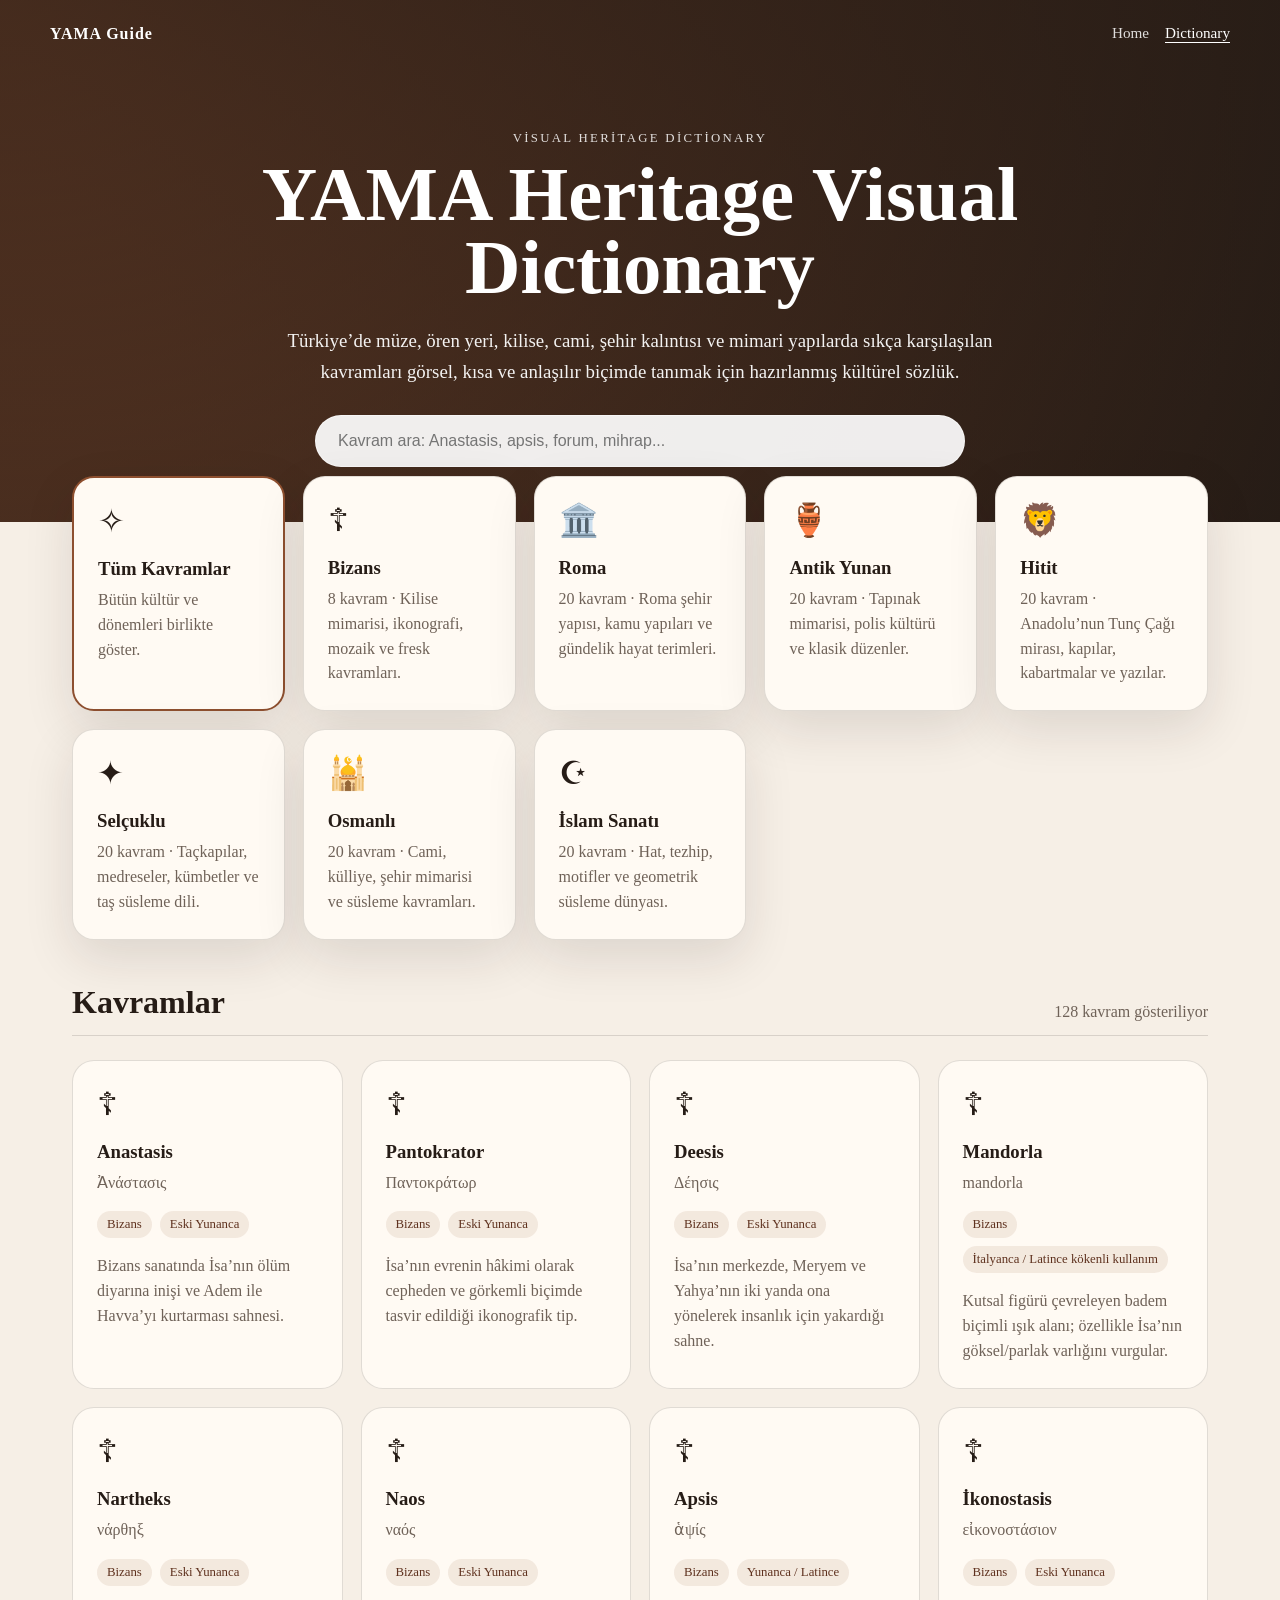
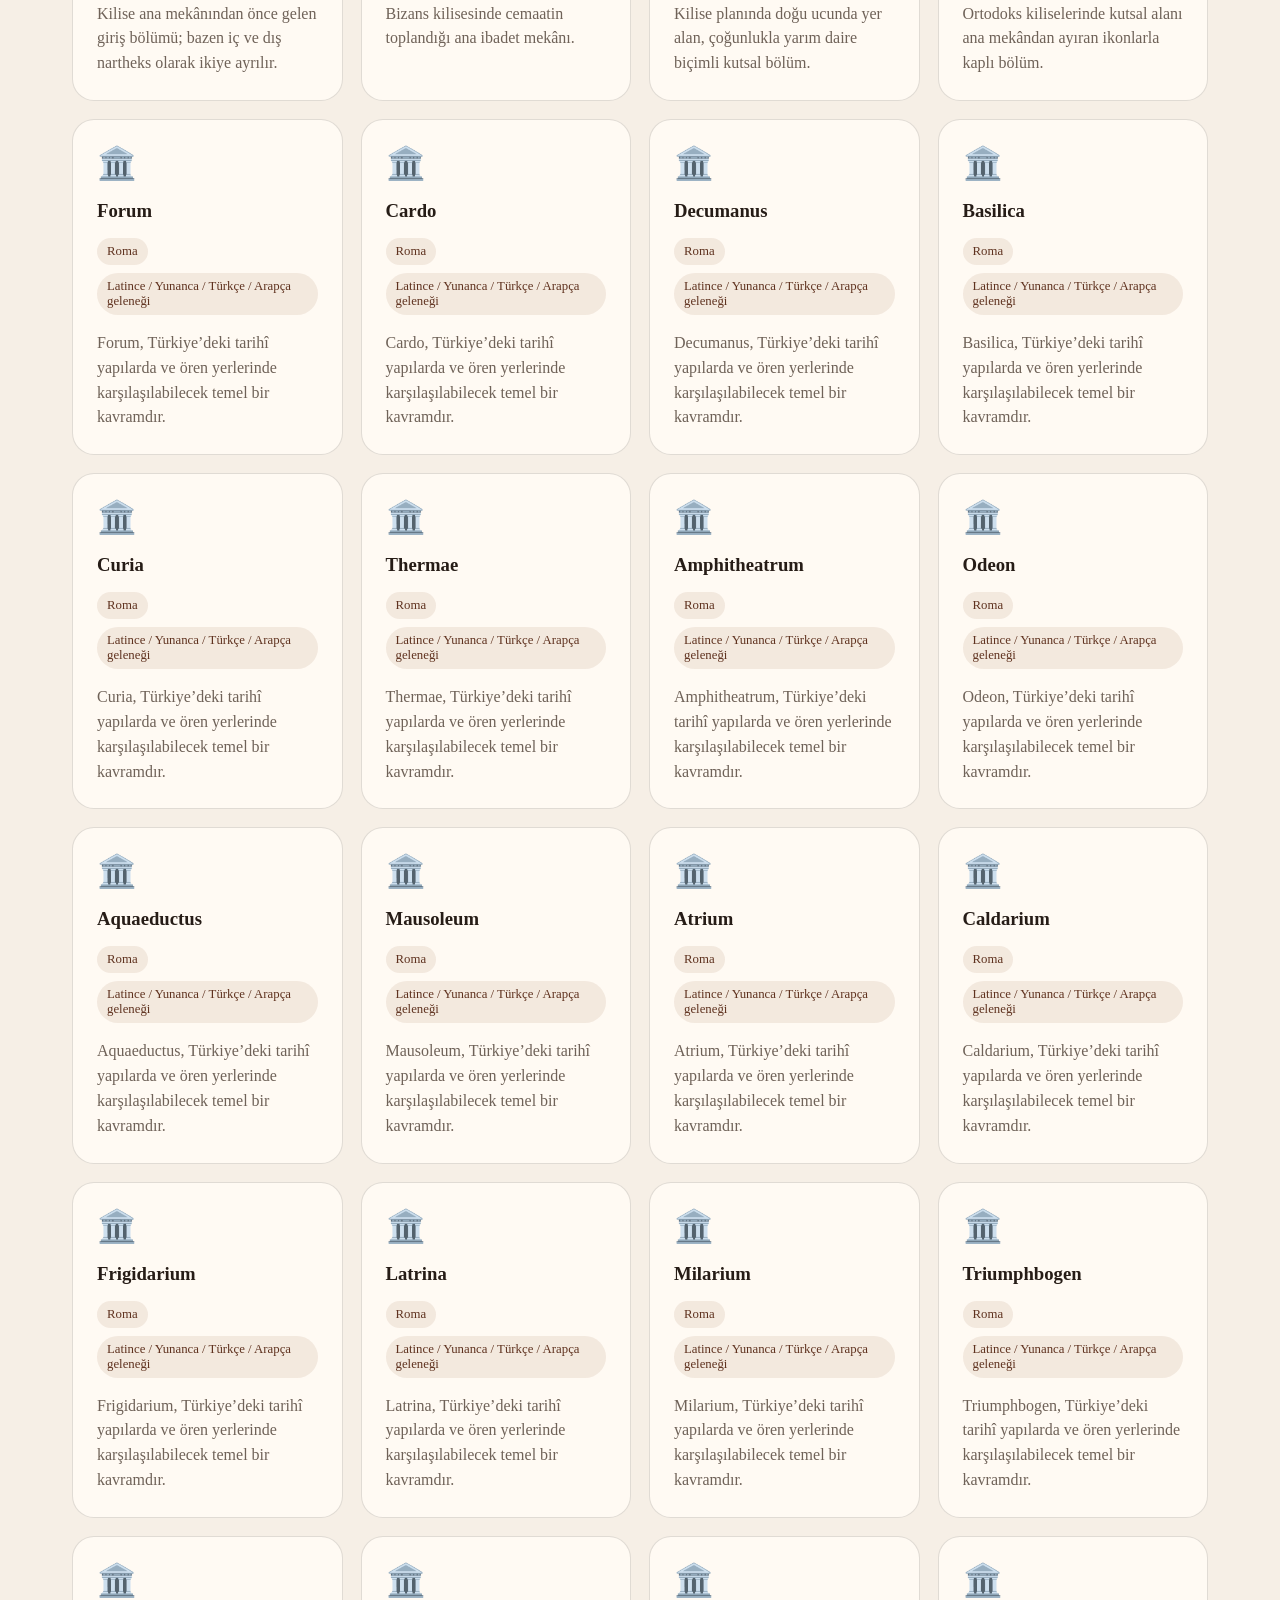
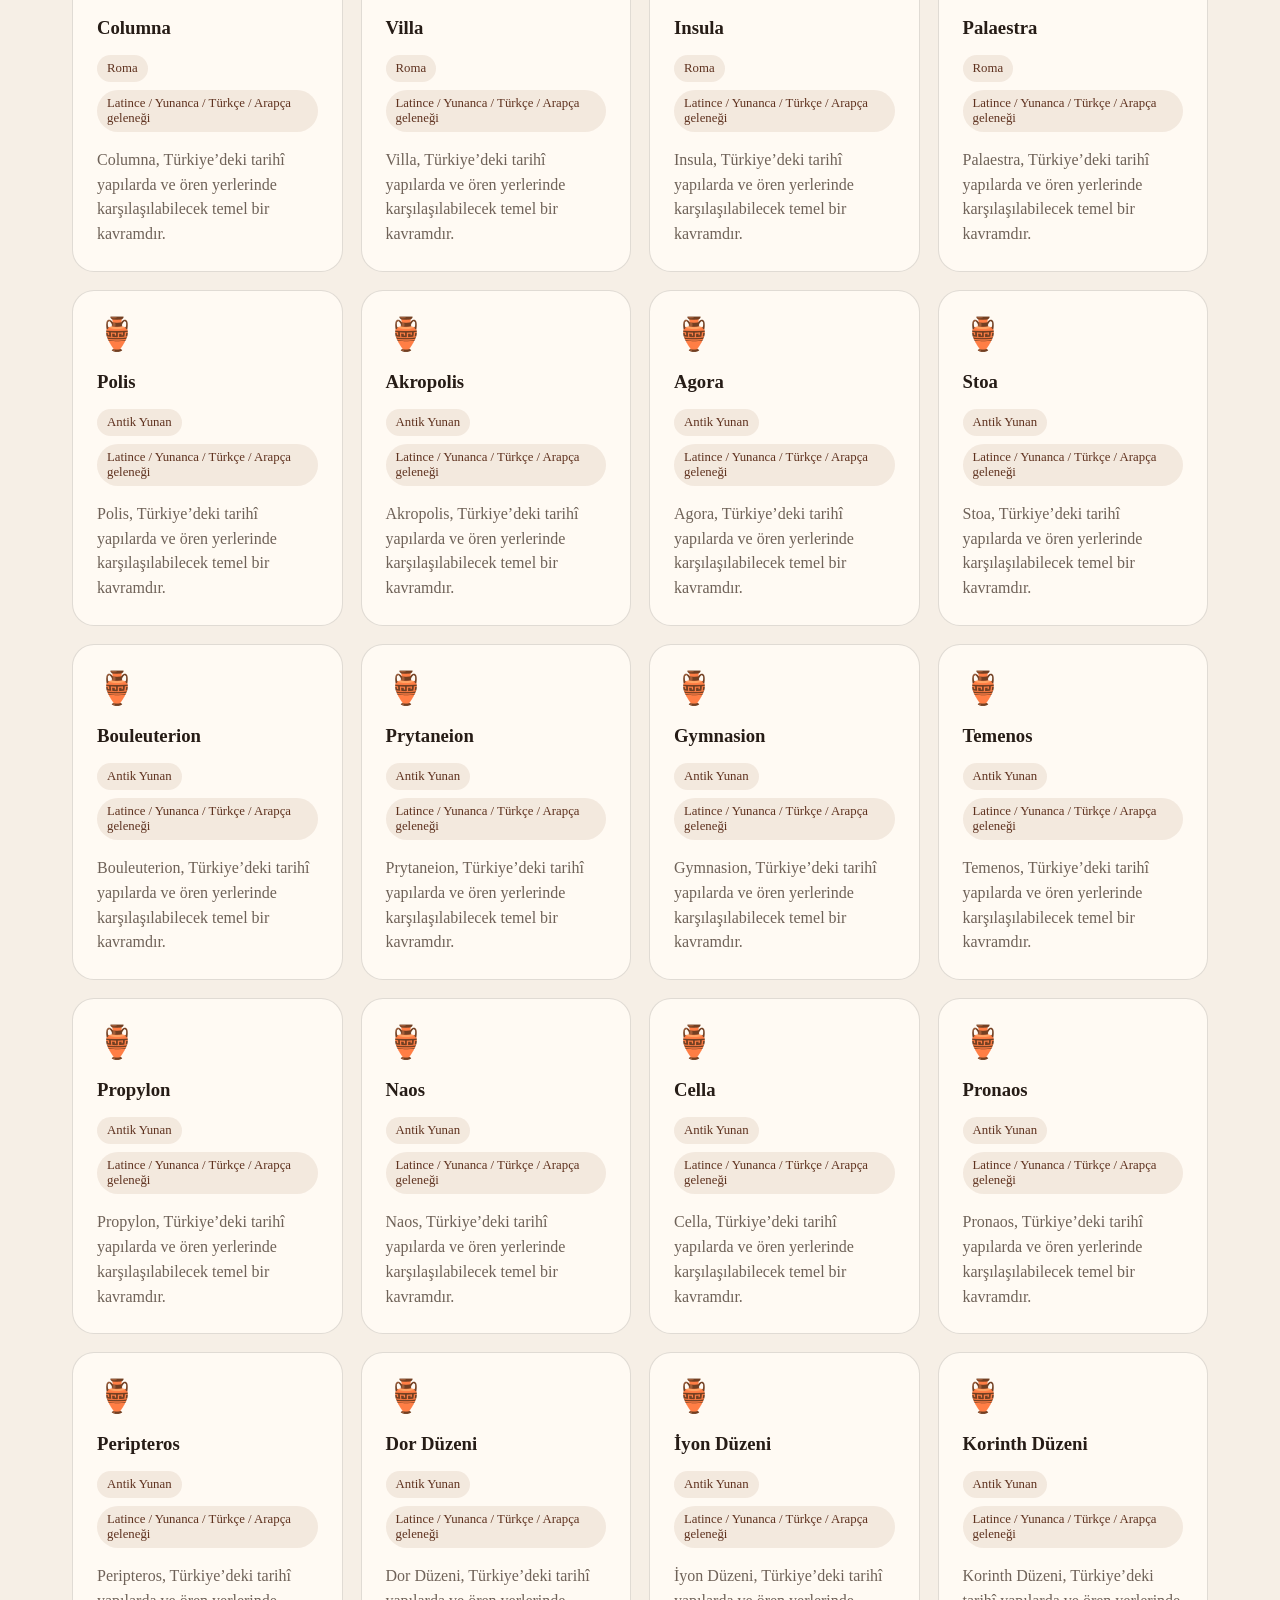
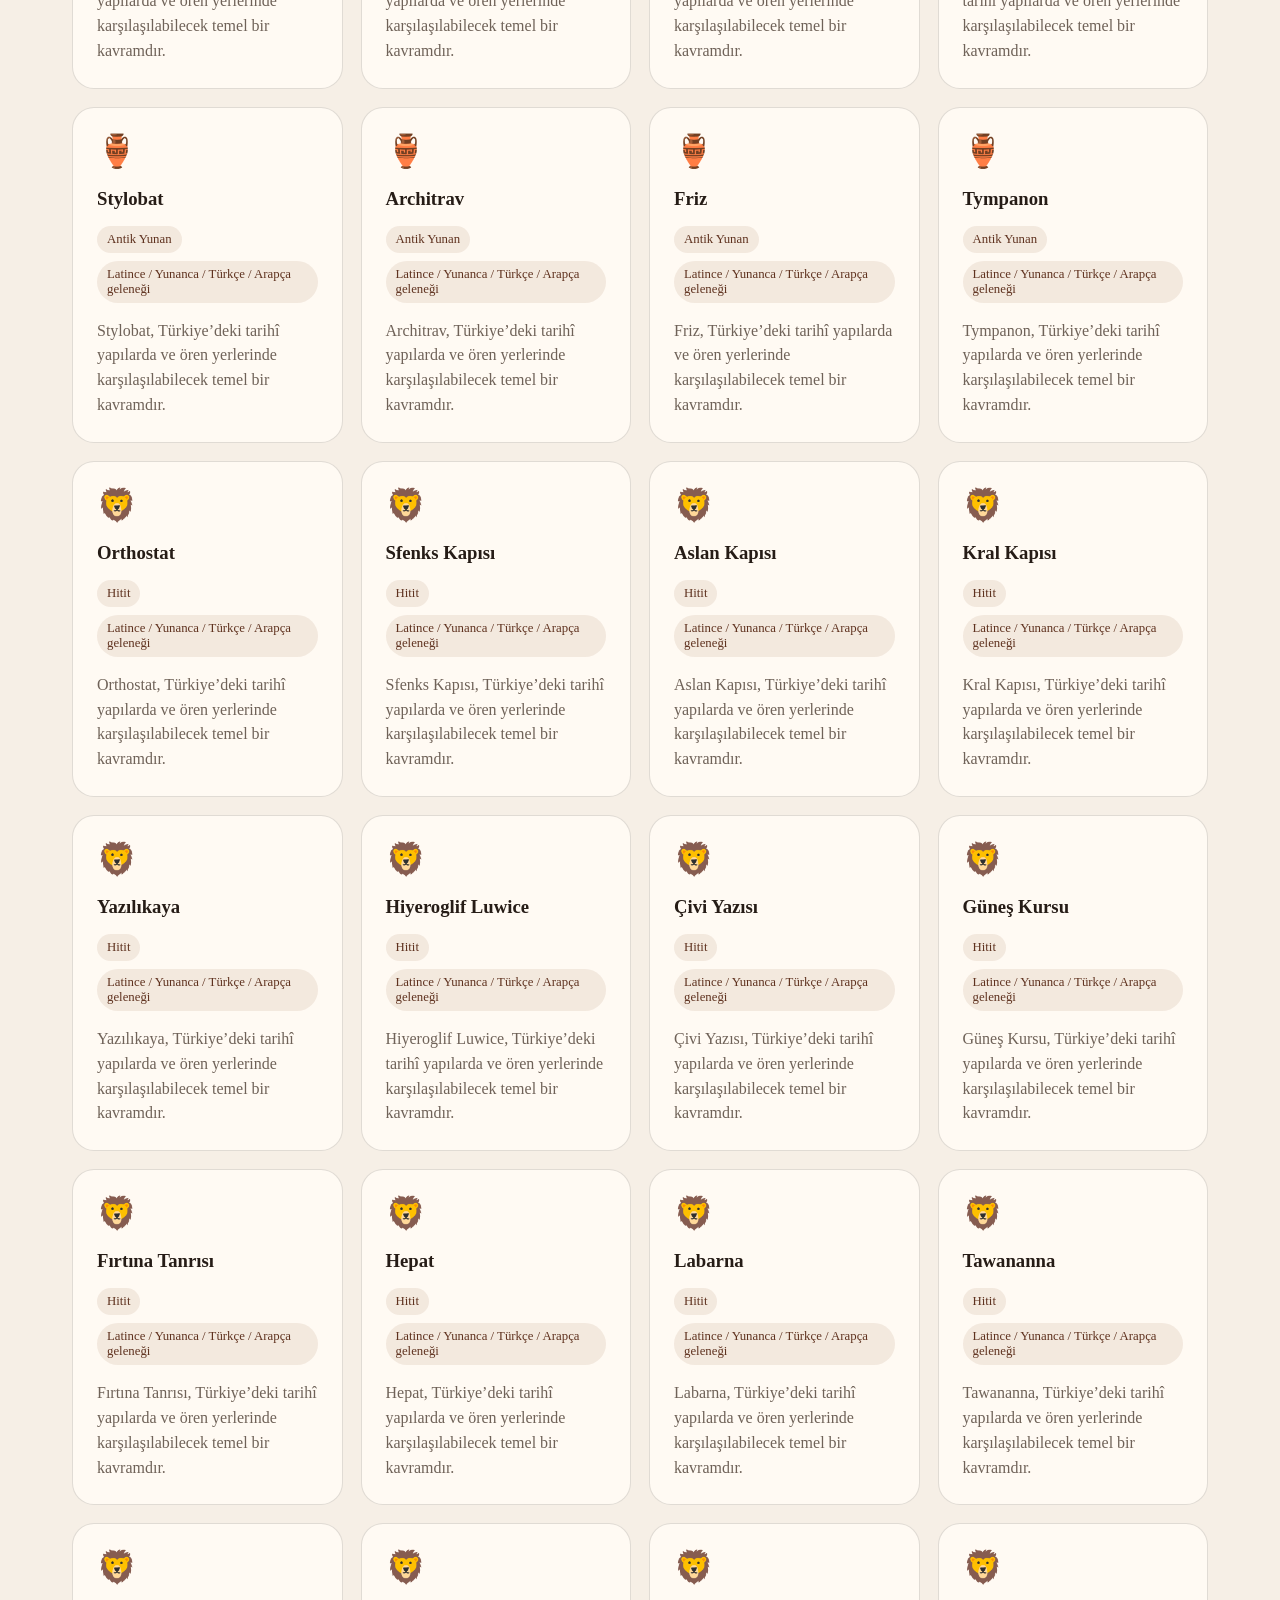
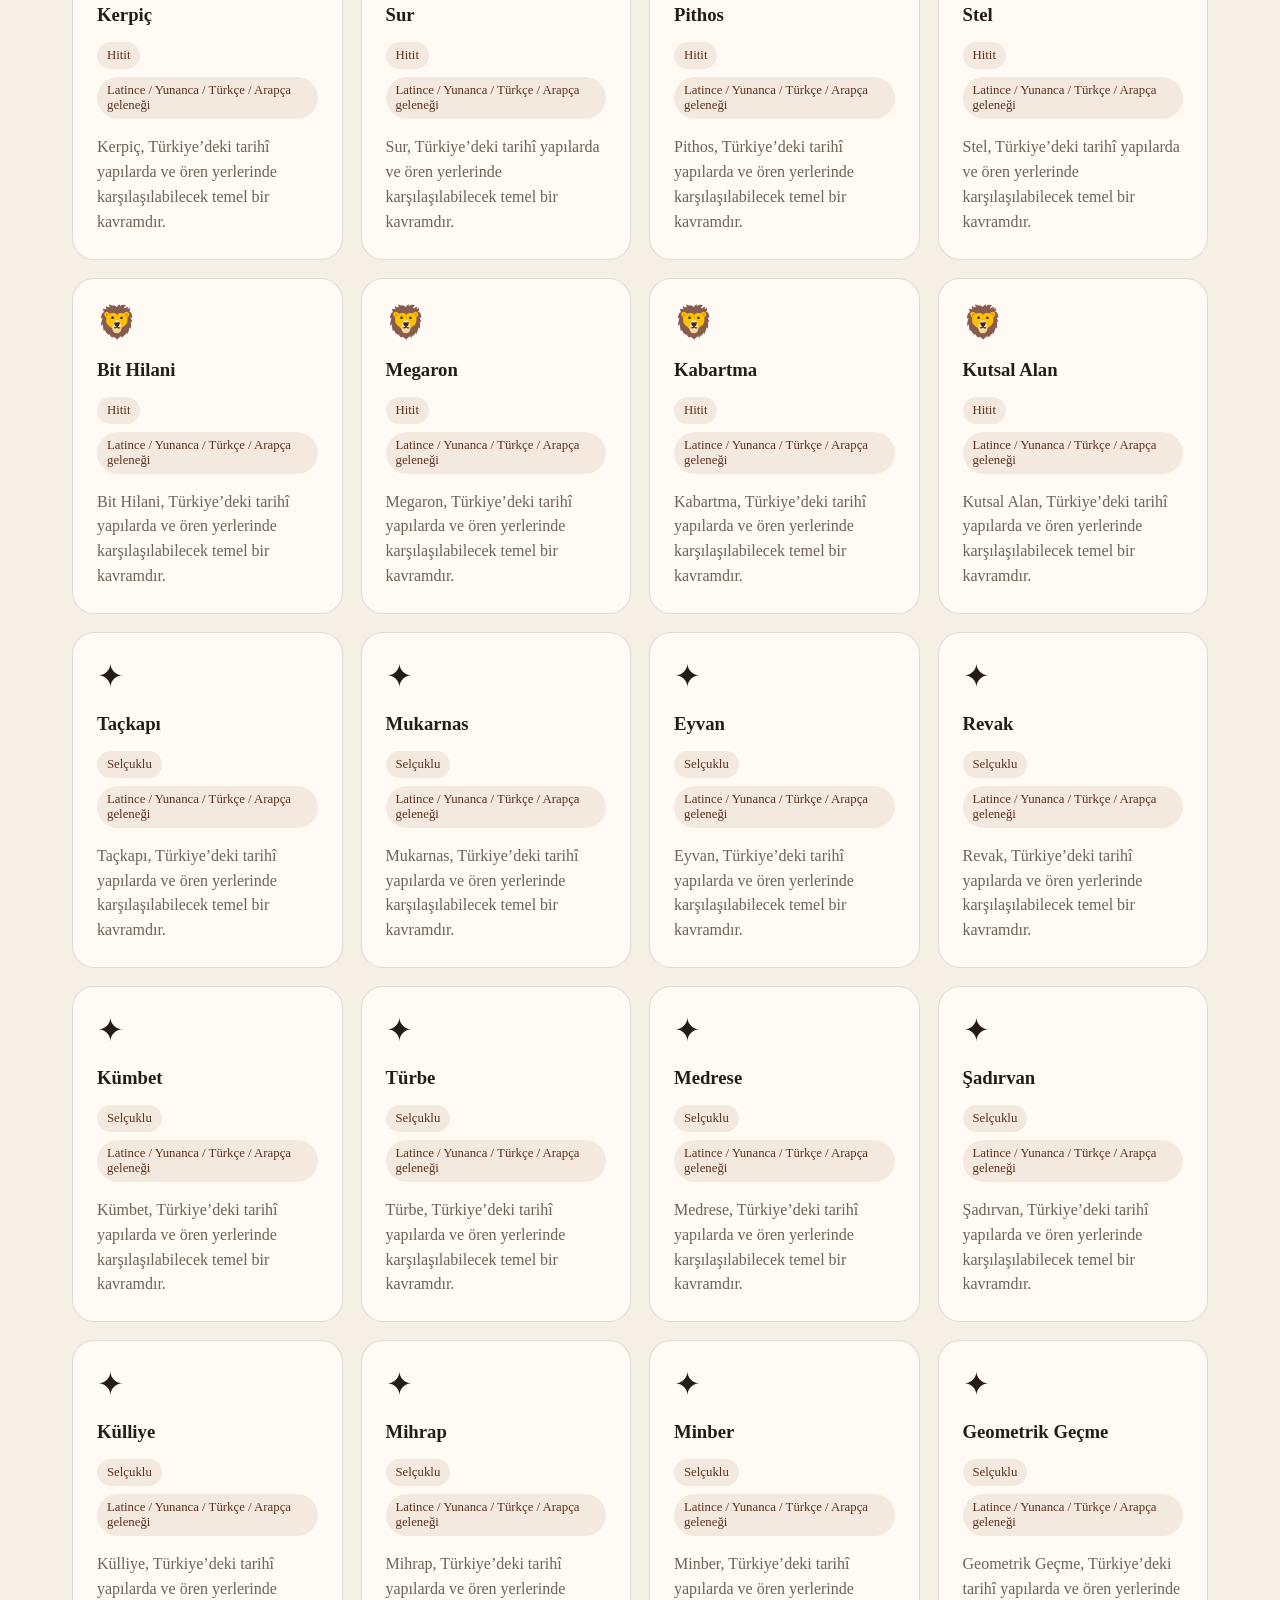
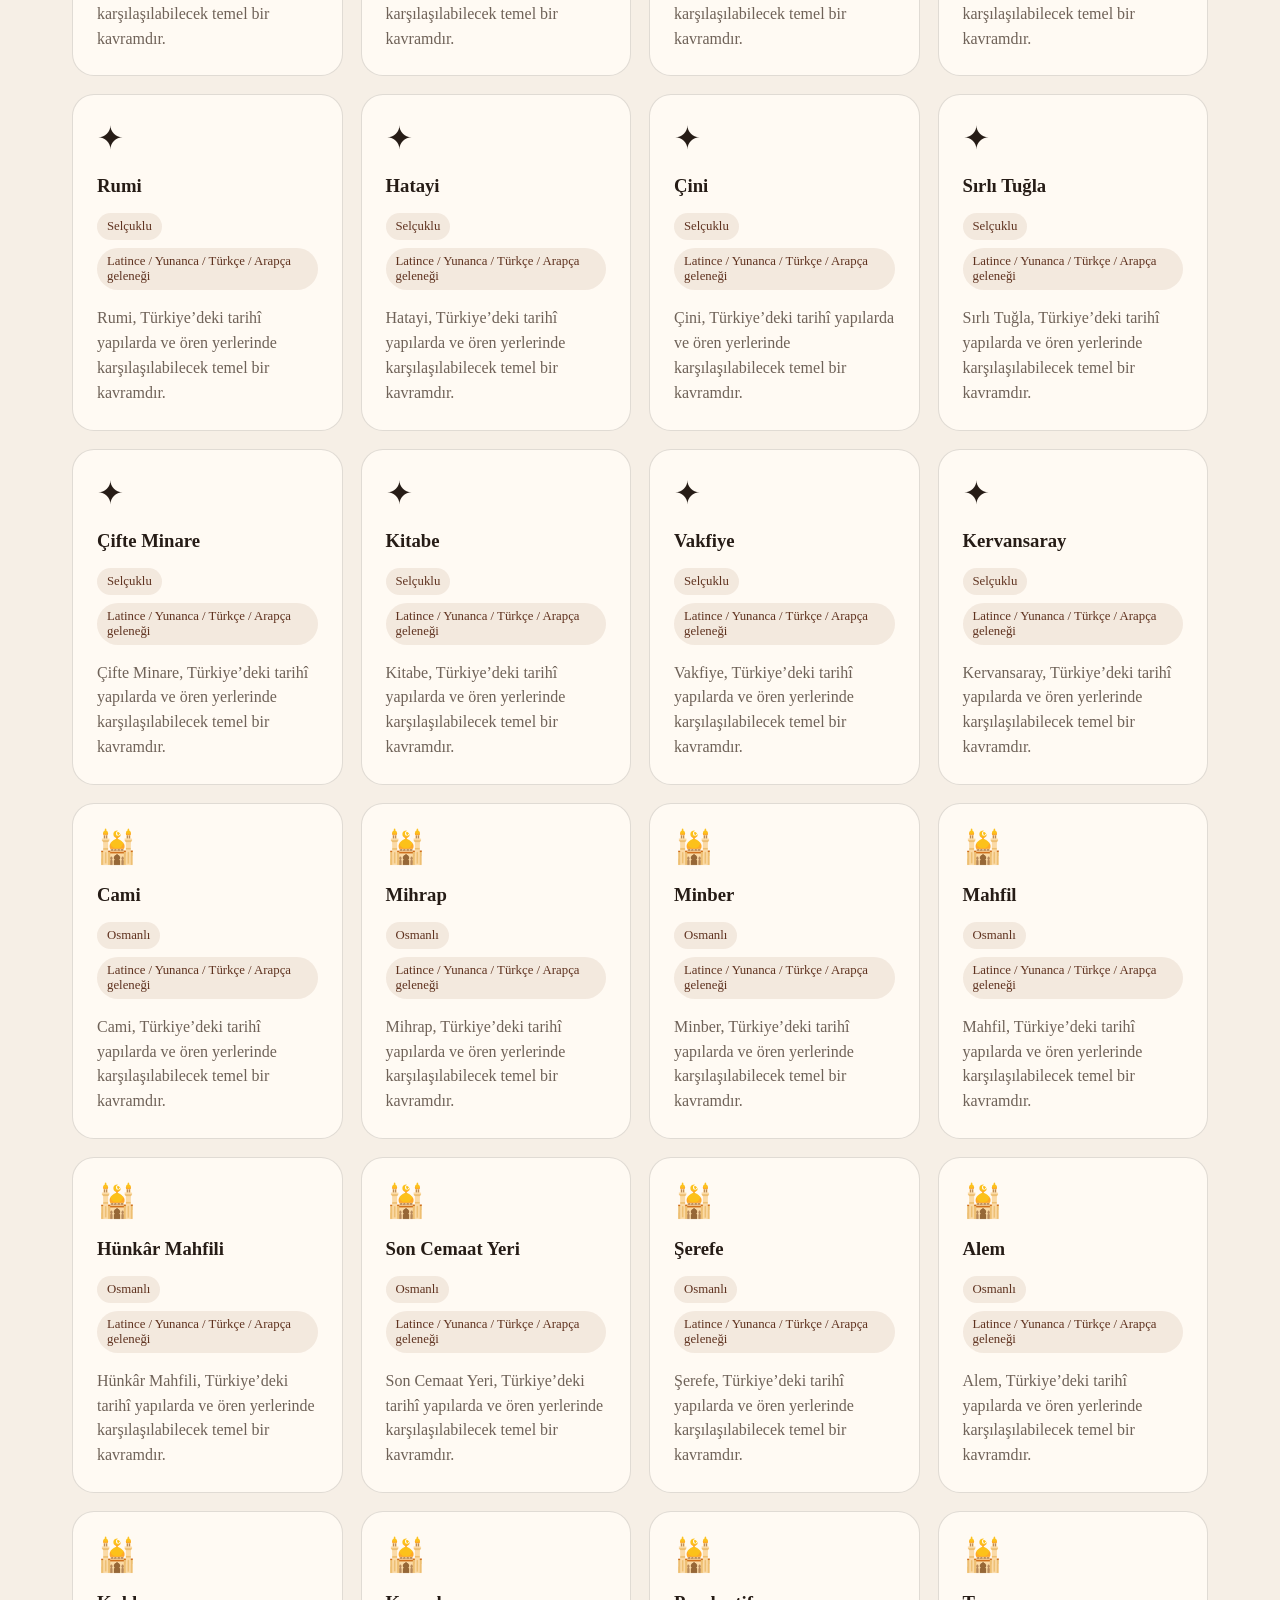
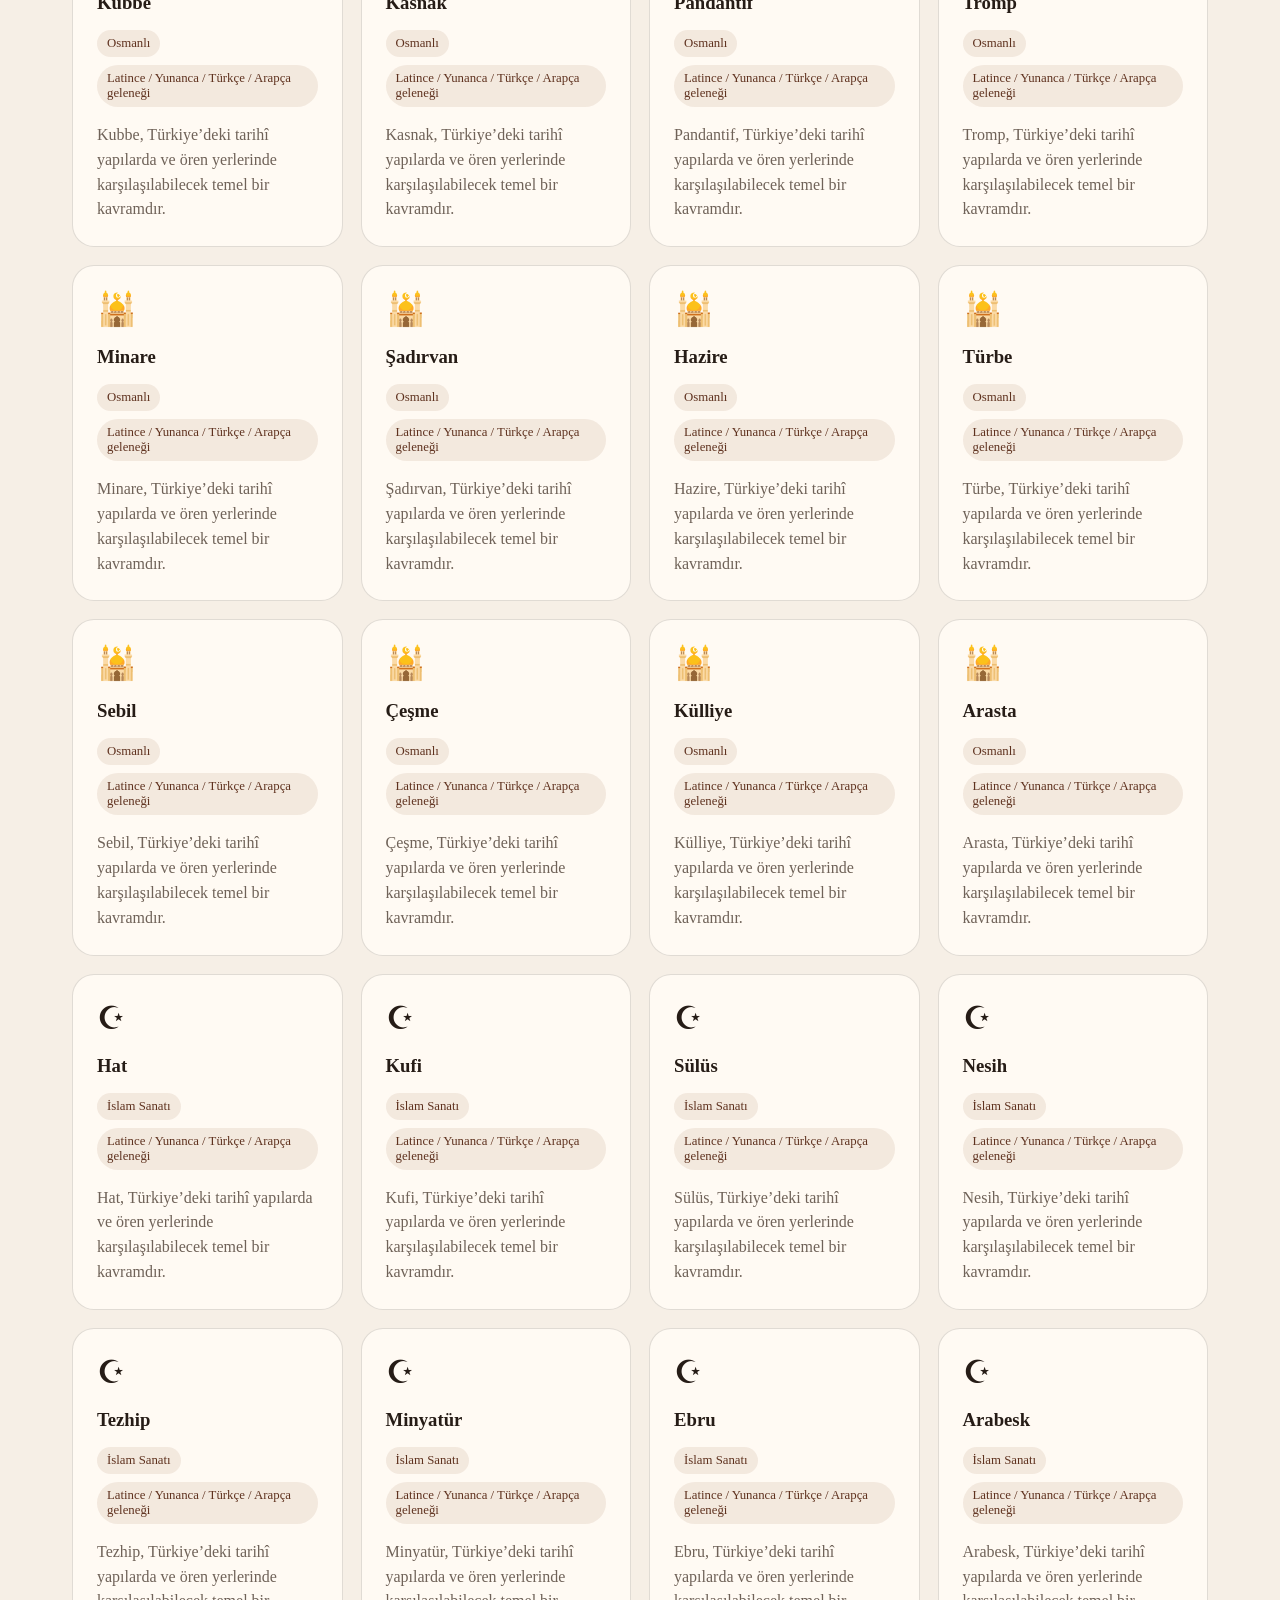
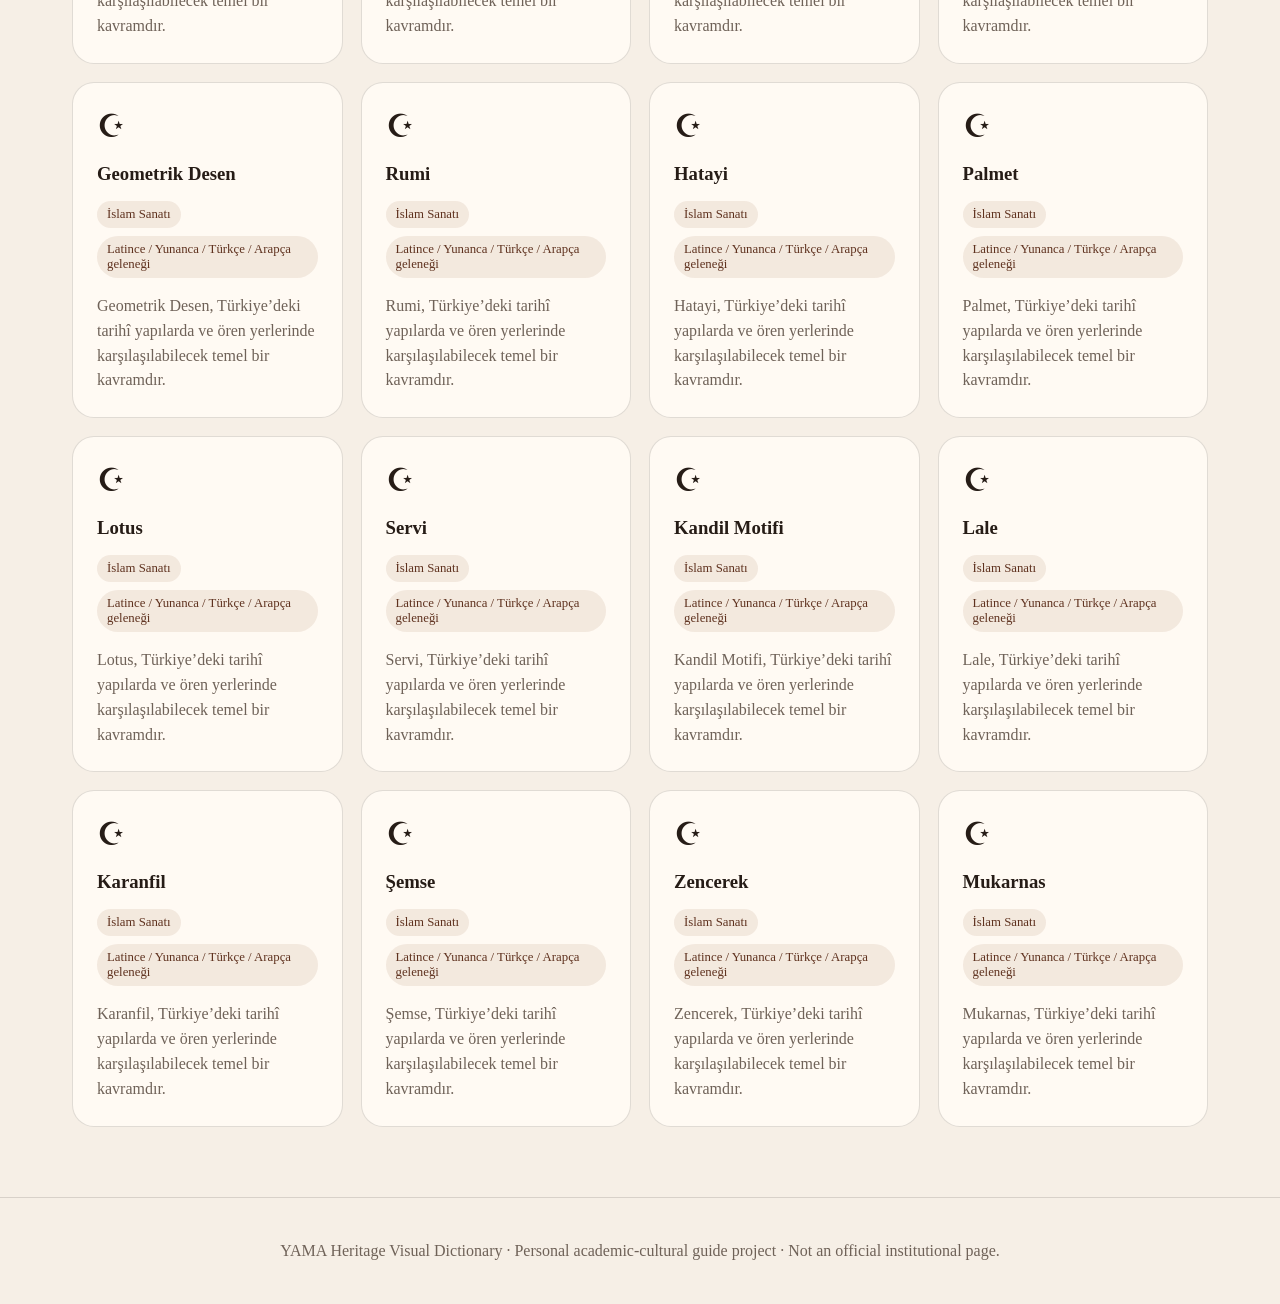
==== dictionary/index.html @ 82c280ad "Add files via upload" ====
<!DOCTYPE html>
<html lang="tr">
<head>
  <meta charset="UTF-8" />
  <meta name="viewport" content="width=device-width, initial-scale=1.0" />
  <title>YAMA Heritage Visual Dictionary</title>
  <link rel="stylesheet" href="style.css" />
</head>
<body>
  <header class="hero">
    <nav class="topbar">
      <a class="brand" href="../index.html">YAMA Guide</a>
      <div class="navlinks">
        <a href="../index.html">Home</a>
        <a href="./index.html" class="active">Dictionary</a>
      </div>
    </nav>
    <div class="hero-inner">
      <p class="eyebrow">Visual Heritage Dictionary</p>
      <h1>YAMA Heritage Visual Dictionary</h1>
      <p class="lead">Türkiye’de müze, ören yeri, kilise, cami, şehir kalıntısı ve mimari yapılarda sıkça karşılaşılan kavramları görsel, kısa ve anlaşılır biçimde tanımak için hazırlanmış kültürel sözlük.</p>
      <div class="search-wrap">
        <input id="searchInput" type="search" placeholder="Kavram ara: Anastasis, apsis, forum, mihrap..." />
      </div>
    </div>
  </header>

  <main>
    <section class="culture-grid" id="cultureGrid"></section>
    <section class="terms-section">
      <div class="section-head">
        <h2>Kavramlar</h2>
        <p id="resultCount"></p>
      </div>
      <div class="terms-grid" id="termsGrid"></div>
    </section>
  </main>

  <div class="modal" id="termModal" aria-hidden="true">
    <div class="modal-card">
      <button class="close" id="closeModal">×</button>
      <div id="modalContent"></div>
    </div>
  </div>

  <footer>
    <p>YAMA Heritage Visual Dictionary · Personal academic-cultural guide project · Not an official institutional page.</p>
  </footer>

  <script src="script.js"></script>
</body>
</html>
---- dictionary/style.css ----
:root {
  --bg: #f6efe6;
  --text: #261c16;
  --muted: #6f6258;
  --card: #fffaf3;
  --accent: #8d4f2f;
  --accent-dark: #5f321f;
  --line: rgba(38, 28, 22, 0.14);
  --shadow: 0 18px 50px rgba(38, 28, 22, 0.12);
}
* { box-sizing: border-box; }
body { margin: 0; font-family: Georgia, 'Times New Roman', serif; background: var(--bg); color: var(--text); }
a { color: inherit; text-decoration: none; }
.hero { min-height: 58vh; padding: 24px; background: linear-gradient(rgba(38,28,22,.70), rgba(38,28,22,.45)), radial-gradient(circle at top left, #8d4f2f, #261c16); color: white; }
.topbar { max-width: 1180px; margin: 0 auto; display: flex; justify-content: space-between; align-items: center; gap: 24px; }
.brand { font-weight: 700; letter-spacing: .06em; }
.navlinks { display: flex; gap: 16px; font-size: .95rem; }
.navlinks a { opacity: .85; }
.navlinks .active { opacity: 1; border-bottom: 1px solid white; }
.hero-inner { max-width: 900px; margin: 88px auto 0; text-align: center; }
.eyebrow { letter-spacing: .18em; text-transform: uppercase; font-size: .8rem; opacity: .85; }
h1 { font-size: clamp(2.4rem, 6vw, 5.2rem); line-height: .95; margin: 12px 0 20px; }
.lead { font-size: 1.18rem; line-height: 1.65; max-width: 760px; margin: 0 auto 28px; opacity: .94; }
.search-wrap { max-width: 650px; margin: 0 auto; }
input[type="search"] { width: 100%; border: 1px solid rgba(255,255,255,.5); border-radius: 999px; padding: 16px 22px; font-size: 1rem; background: rgba(255,255,255,.92); color: var(--text); outline: none; }
main { max-width: 1180px; margin: 0 auto; padding: 42px 22px 70px; }
.culture-grid { display: grid; grid-template-columns: repeat(auto-fit, minmax(210px, 1fr)); gap: 18px; margin-top: -88px; position: relative; z-index: 2; }
.culture-card, .term-card { background: var(--card); border: 1px solid var(--line); border-radius: 22px; box-shadow: var(--shadow); padding: 24px; }
.culture-card { cursor: pointer; transition: transform .15s ease, border-color .15s ease; }
.culture-card:hover { transform: translateY(-3px); border-color: rgba(141,79,47,.45); }
.culture-card.active { border: 2px solid var(--accent); }
.icon { font-size: 2rem; margin-bottom: 18px; }
.culture-card h3, .term-card h3 { margin: 0 0 8px; }
.culture-card p, .term-card p { color: var(--muted); line-height: 1.55; margin: 0; }
.terms-section { margin-top: 44px; }
.section-head { display: flex; justify-content: space-between; align-items: end; gap: 20px; border-bottom: 1px solid var(--line); padding-bottom: 14px; margin-bottom: 24px; }
.section-head h2 { font-size: 2rem; margin: 0; }
#resultCount { margin: 0; color: var(--muted); }
.terms-grid { display: grid; grid-template-columns: repeat(auto-fit, minmax(255px, 1fr)); gap: 18px; }
.term-card { cursor: pointer; box-shadow: none; transition: transform .15s ease, box-shadow .15s ease; }
.term-card:hover { transform: translateY(-3px); box-shadow: var(--shadow); }
.term-meta { display: flex; flex-wrap: wrap; gap: 8px; margin: 16px 0; }
.badge { background: rgba(141,79,47,.10); color: var(--accent-dark); padding: 6px 10px; border-radius: 999px; font-size: .8rem; }
.modal { position: fixed; inset: 0; background: rgba(0,0,0,.55); display: none; align-items: center; justify-content: center; padding: 22px; z-index: 10; }
.modal.show { display: flex; }
.modal-card { width: min(860px, 100%); max-height: 90vh; overflow: auto; background: var(--card); border-radius: 26px; padding: 30px; position: relative; box-shadow: var(--shadow); }
.close { position: absolute; top: 16px; right: 18px; border: 0; background: var(--accent); color: white; width: 36px; height: 36px; border-radius: 50%; font-size: 1.6rem; cursor: pointer; }
.modal-title { font-size: clamp(2rem, 5vw, 4rem); margin: 6px 0; }
.original { font-size: 1.8rem; color: var(--accent-dark); margin: 0 0 16px; }
.info-grid { display: grid; grid-template-columns: repeat(auto-fit, minmax(190px, 1fr)); gap: 12px; margin: 20px 0; }
.info-box { border: 1px solid var(--line); border-radius: 16px; padding: 14px; background: rgba(255,255,255,.45); }
.info-box strong { display: block; margin-bottom: 5px; }
.modal h3 { margin-top: 26px; }
ul { padding-left: 20px; line-height: 1.7; }
.related { display: flex; flex-wrap: wrap; gap: 8px; }
footer { border-top: 1px solid var(--line); padding: 28px 20px; text-align: center; color: var(--muted); }
@media (max-width: 650px) {
  .hero-inner { margin-top: 58px; }
  .culture-grid { margin-top: -52px; }
  .section-head { display: block; }
}
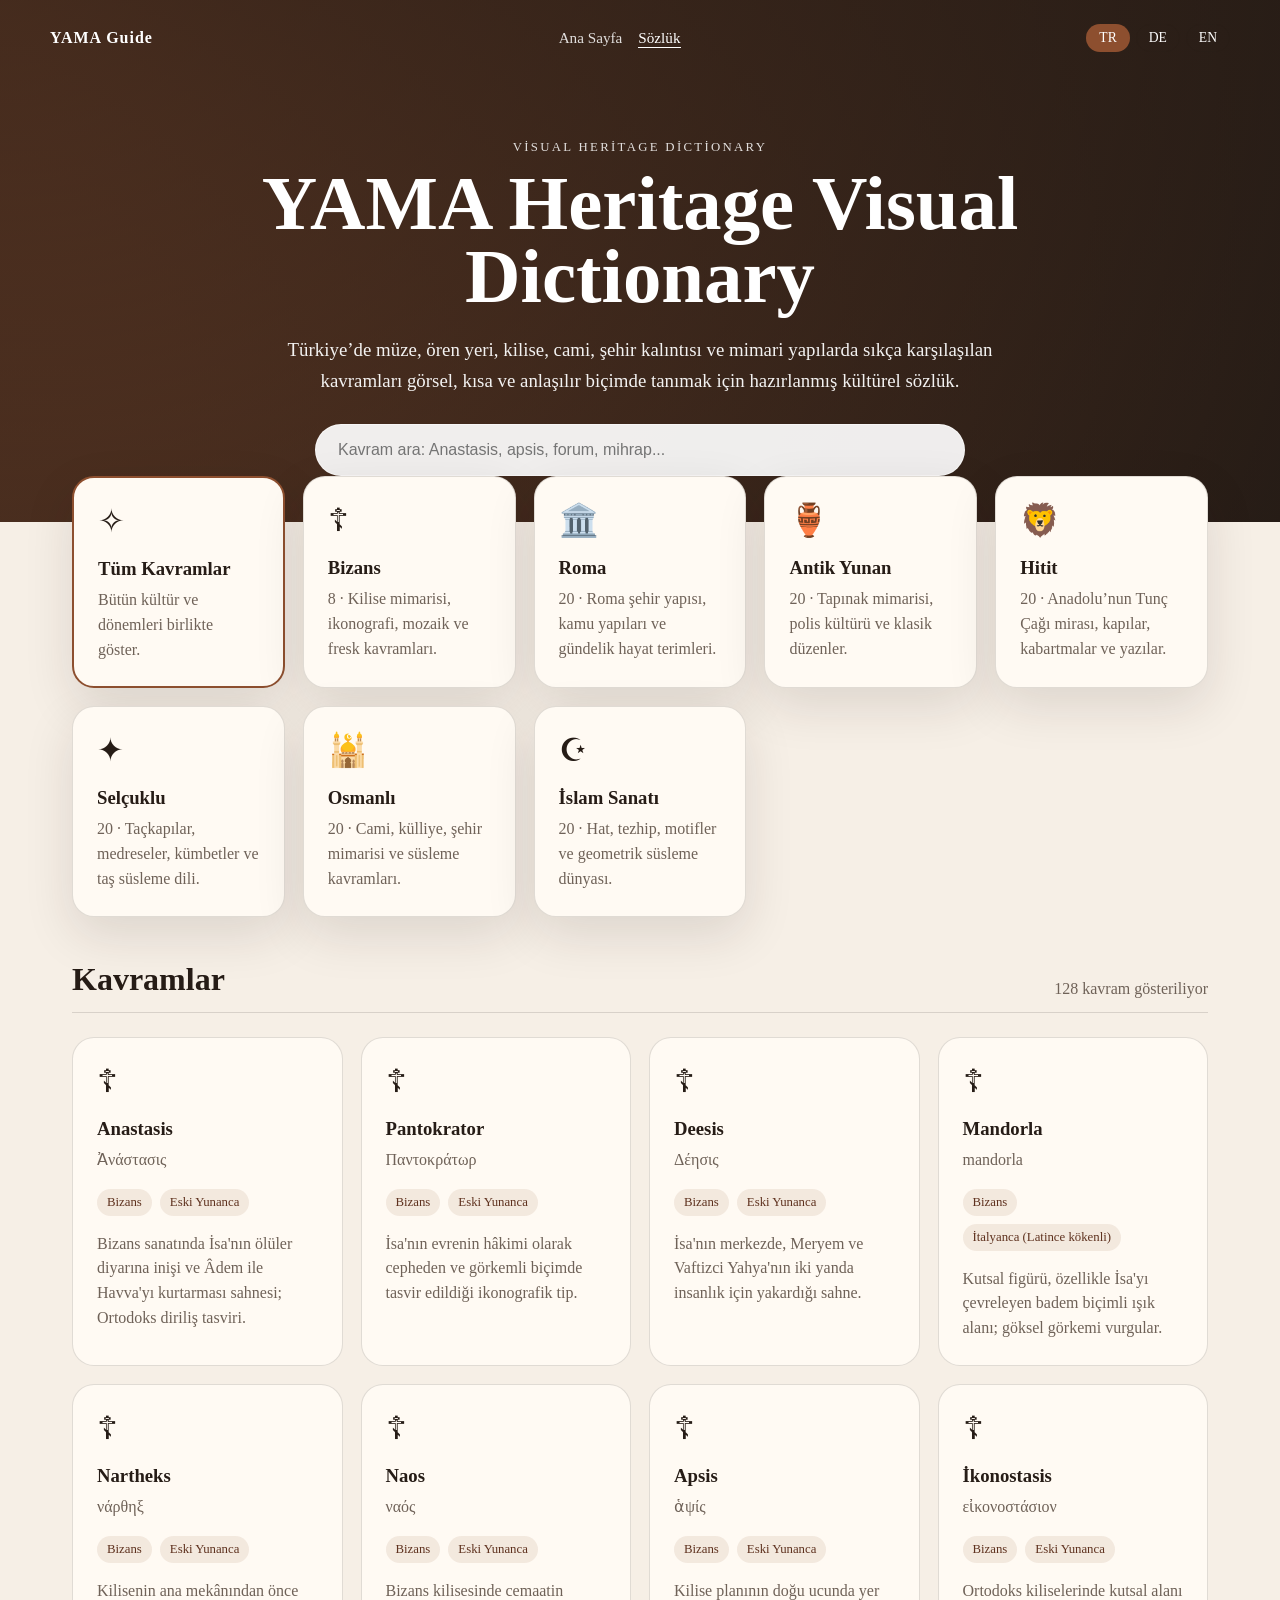
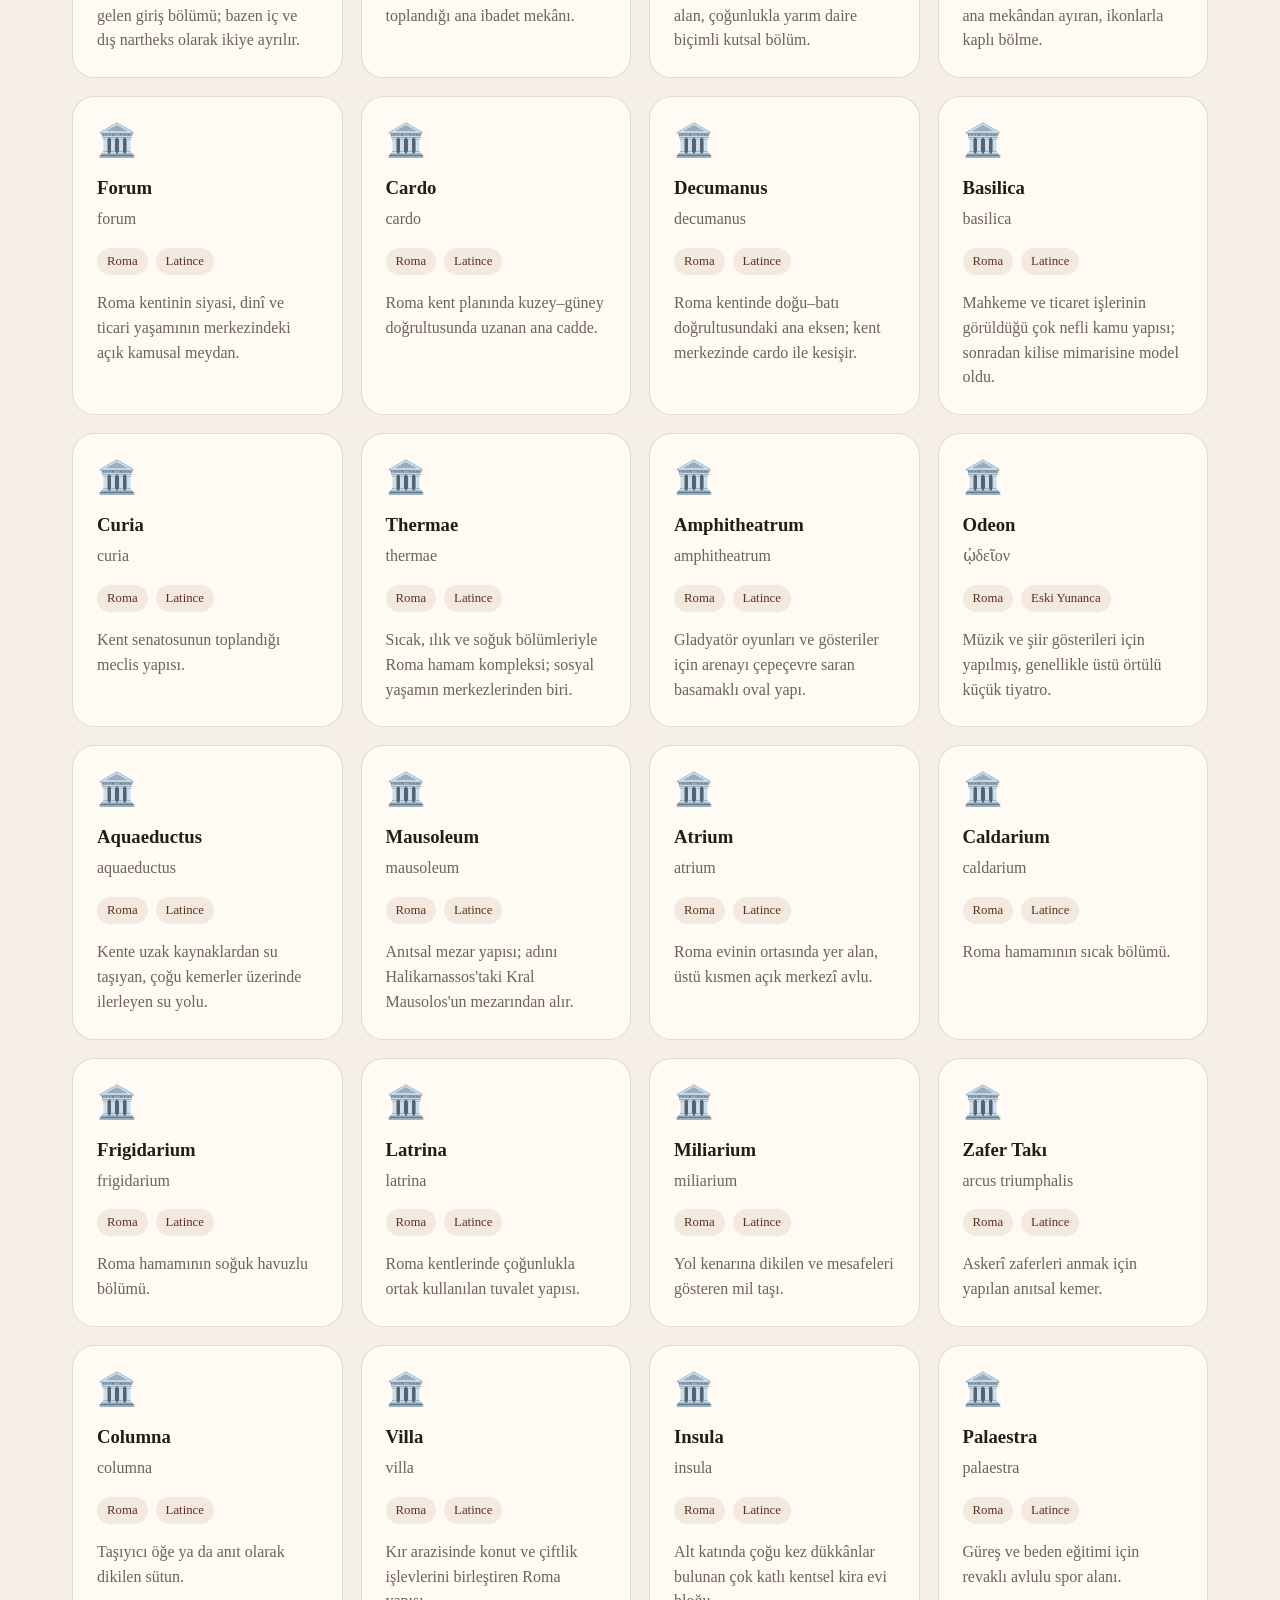
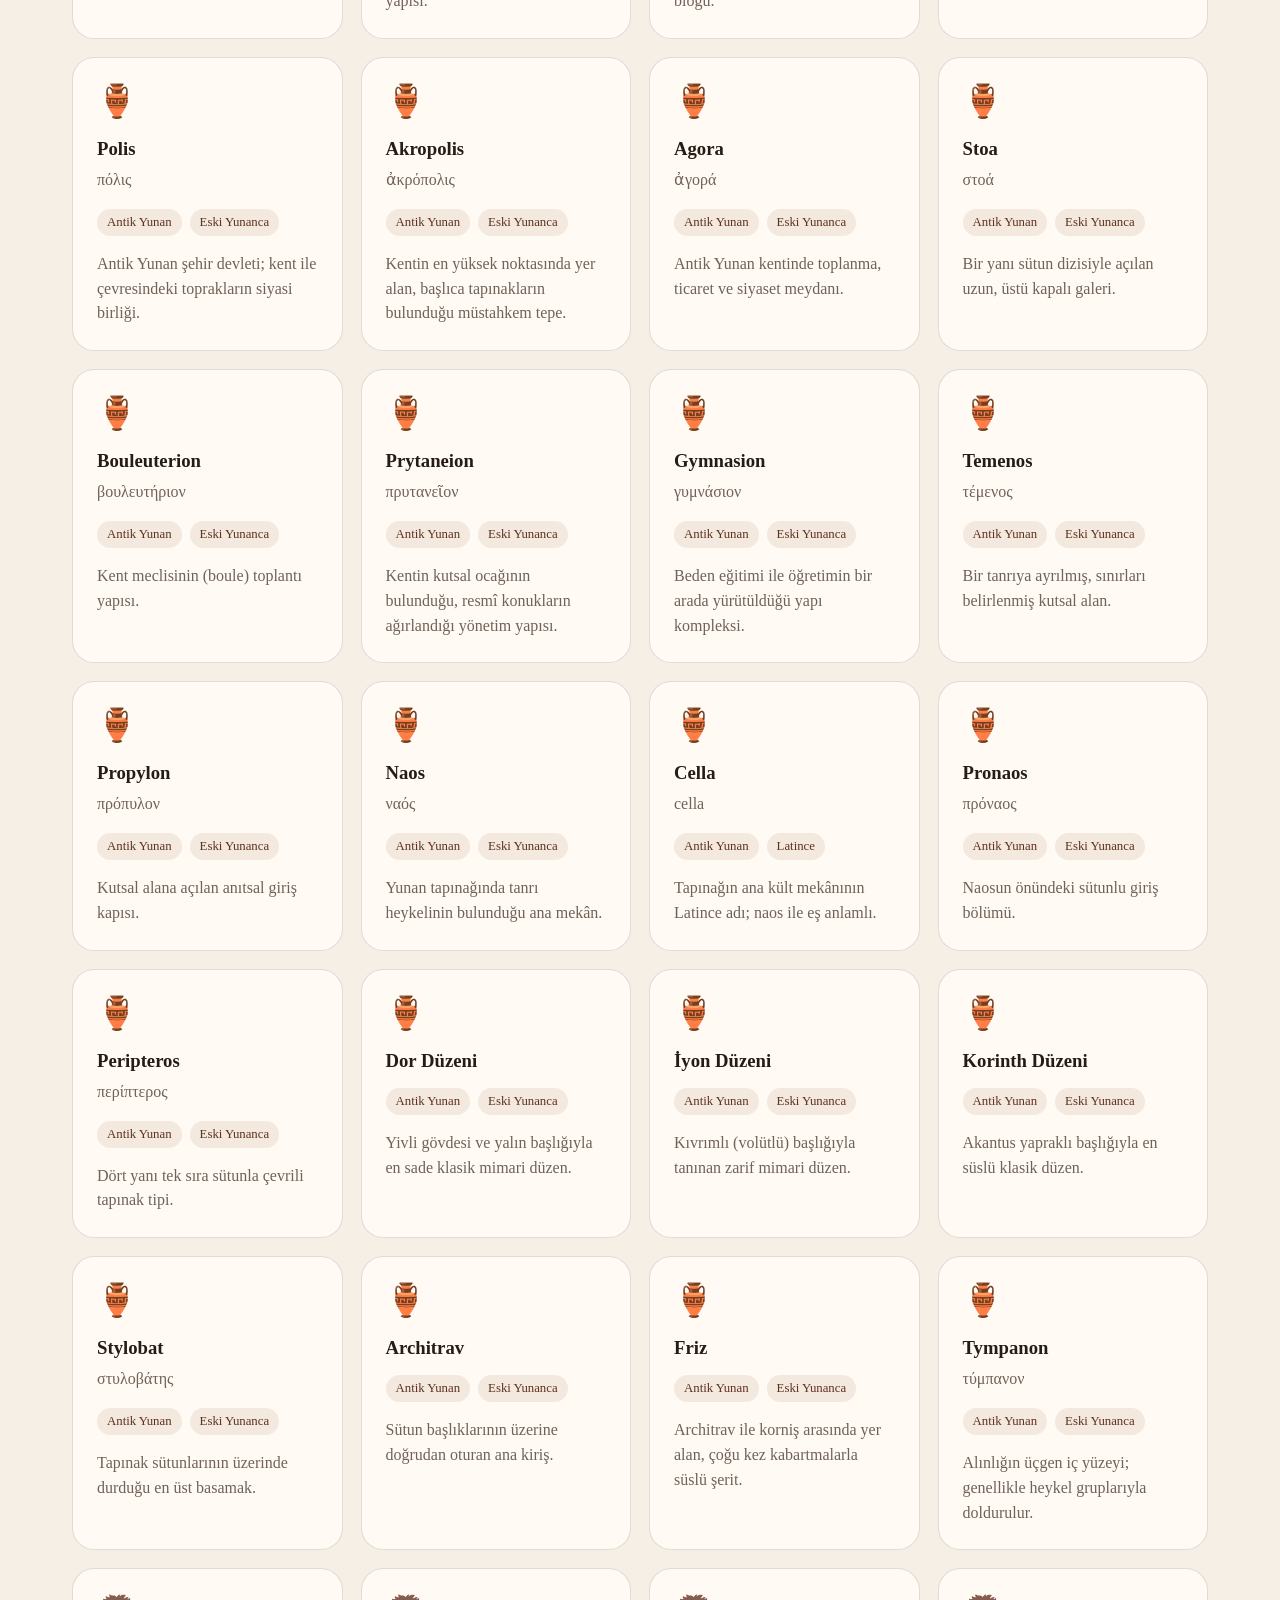
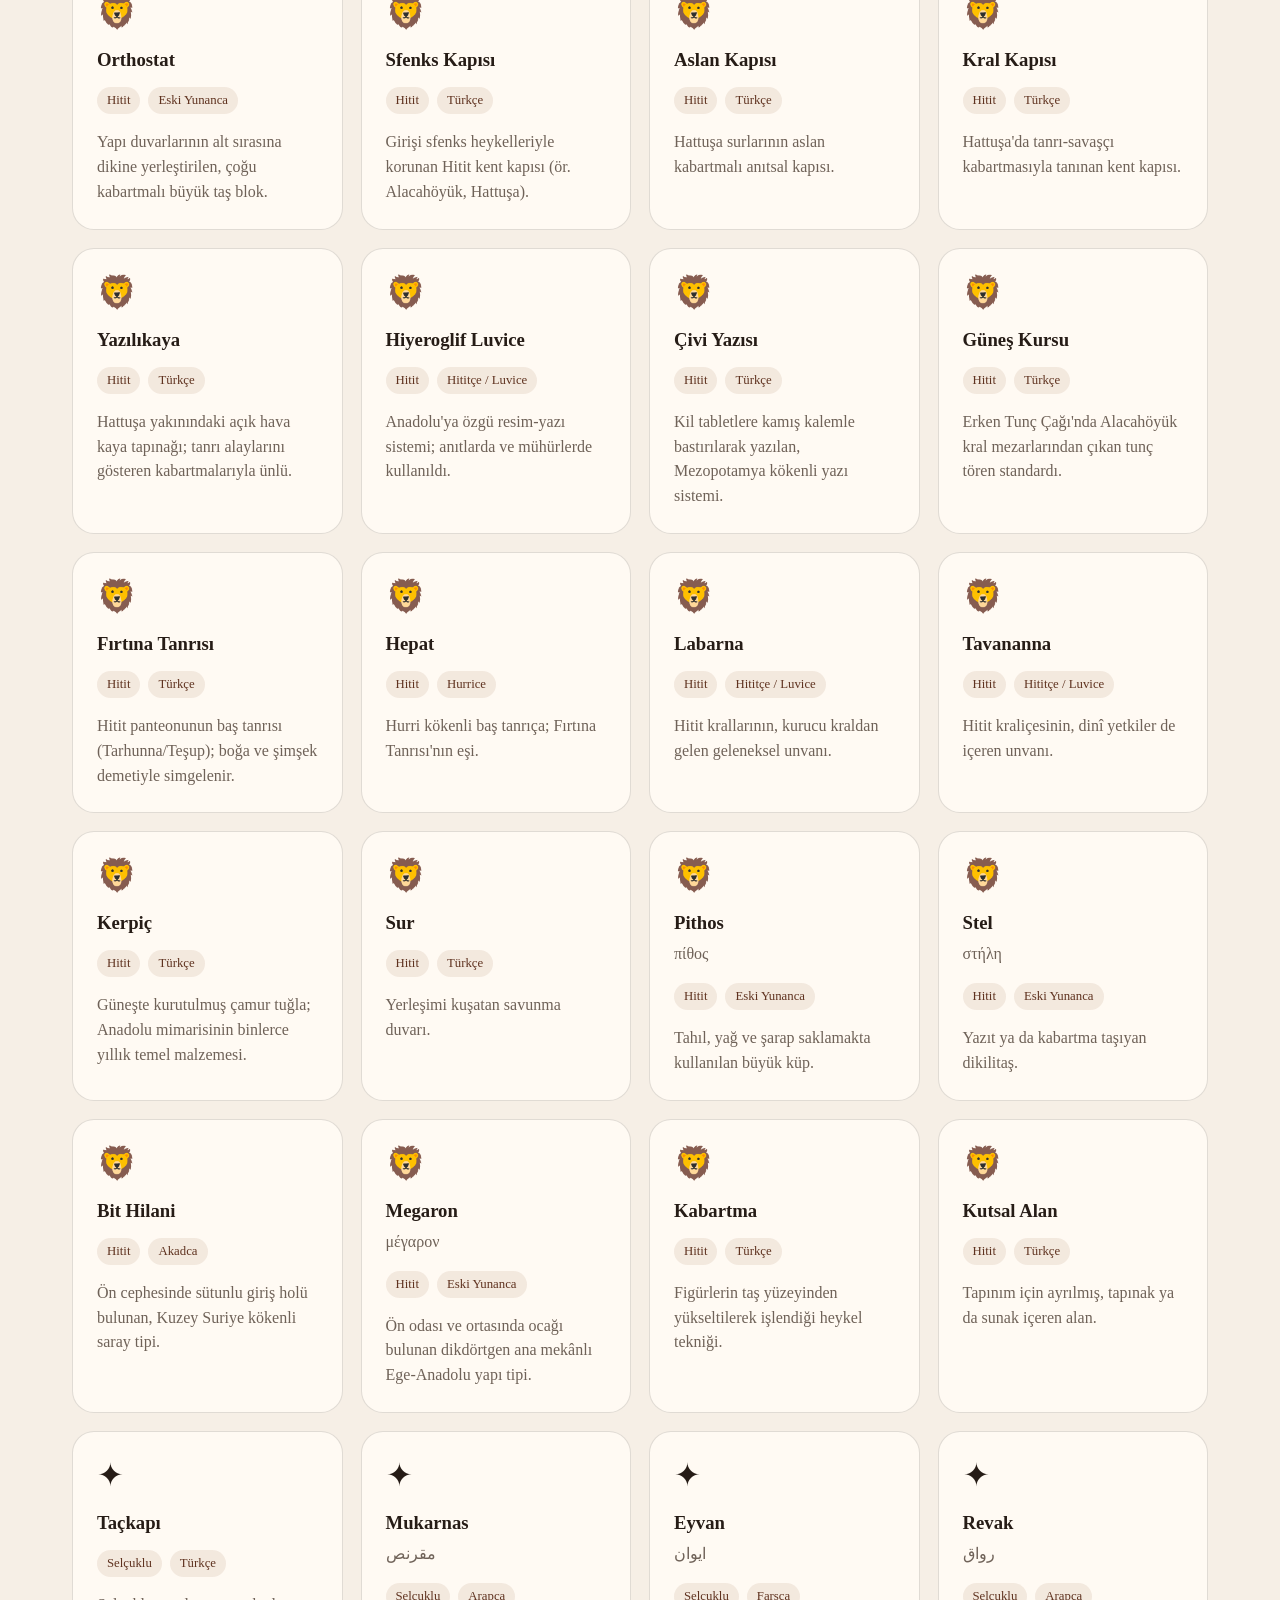
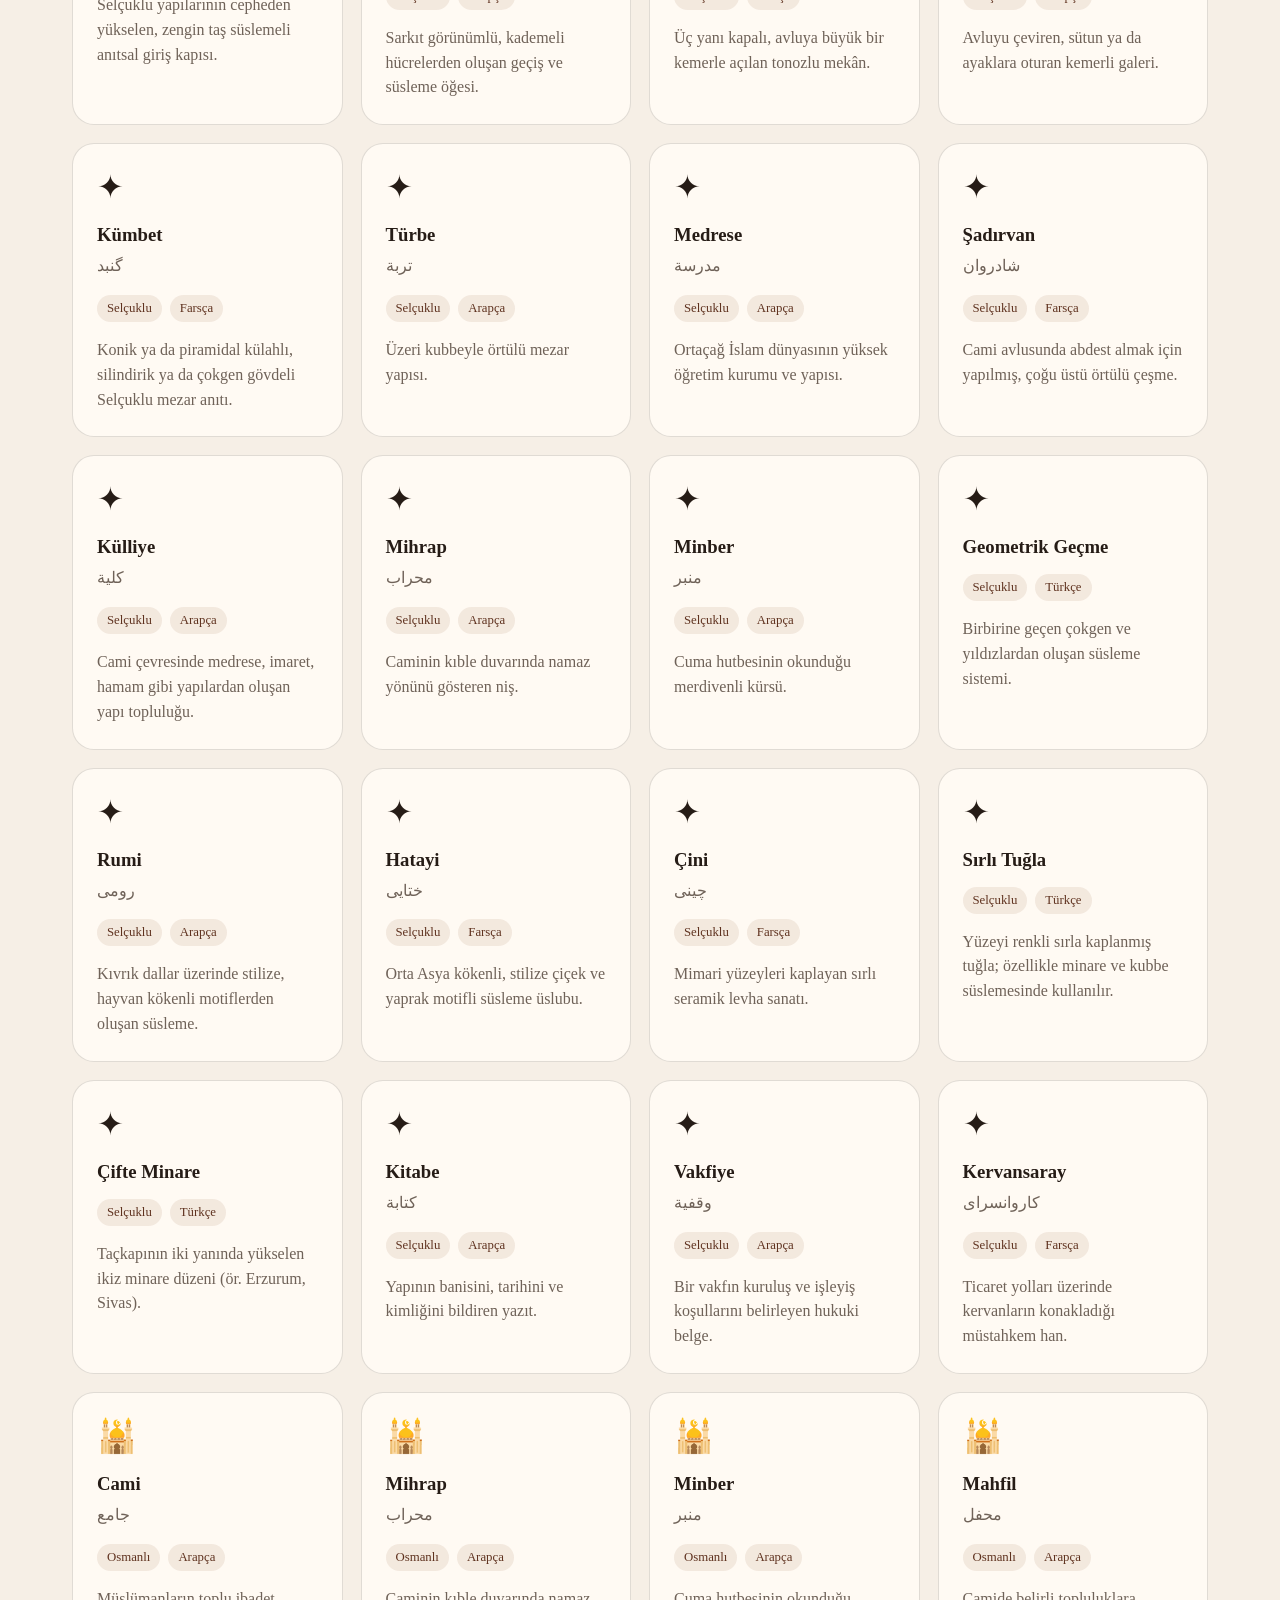
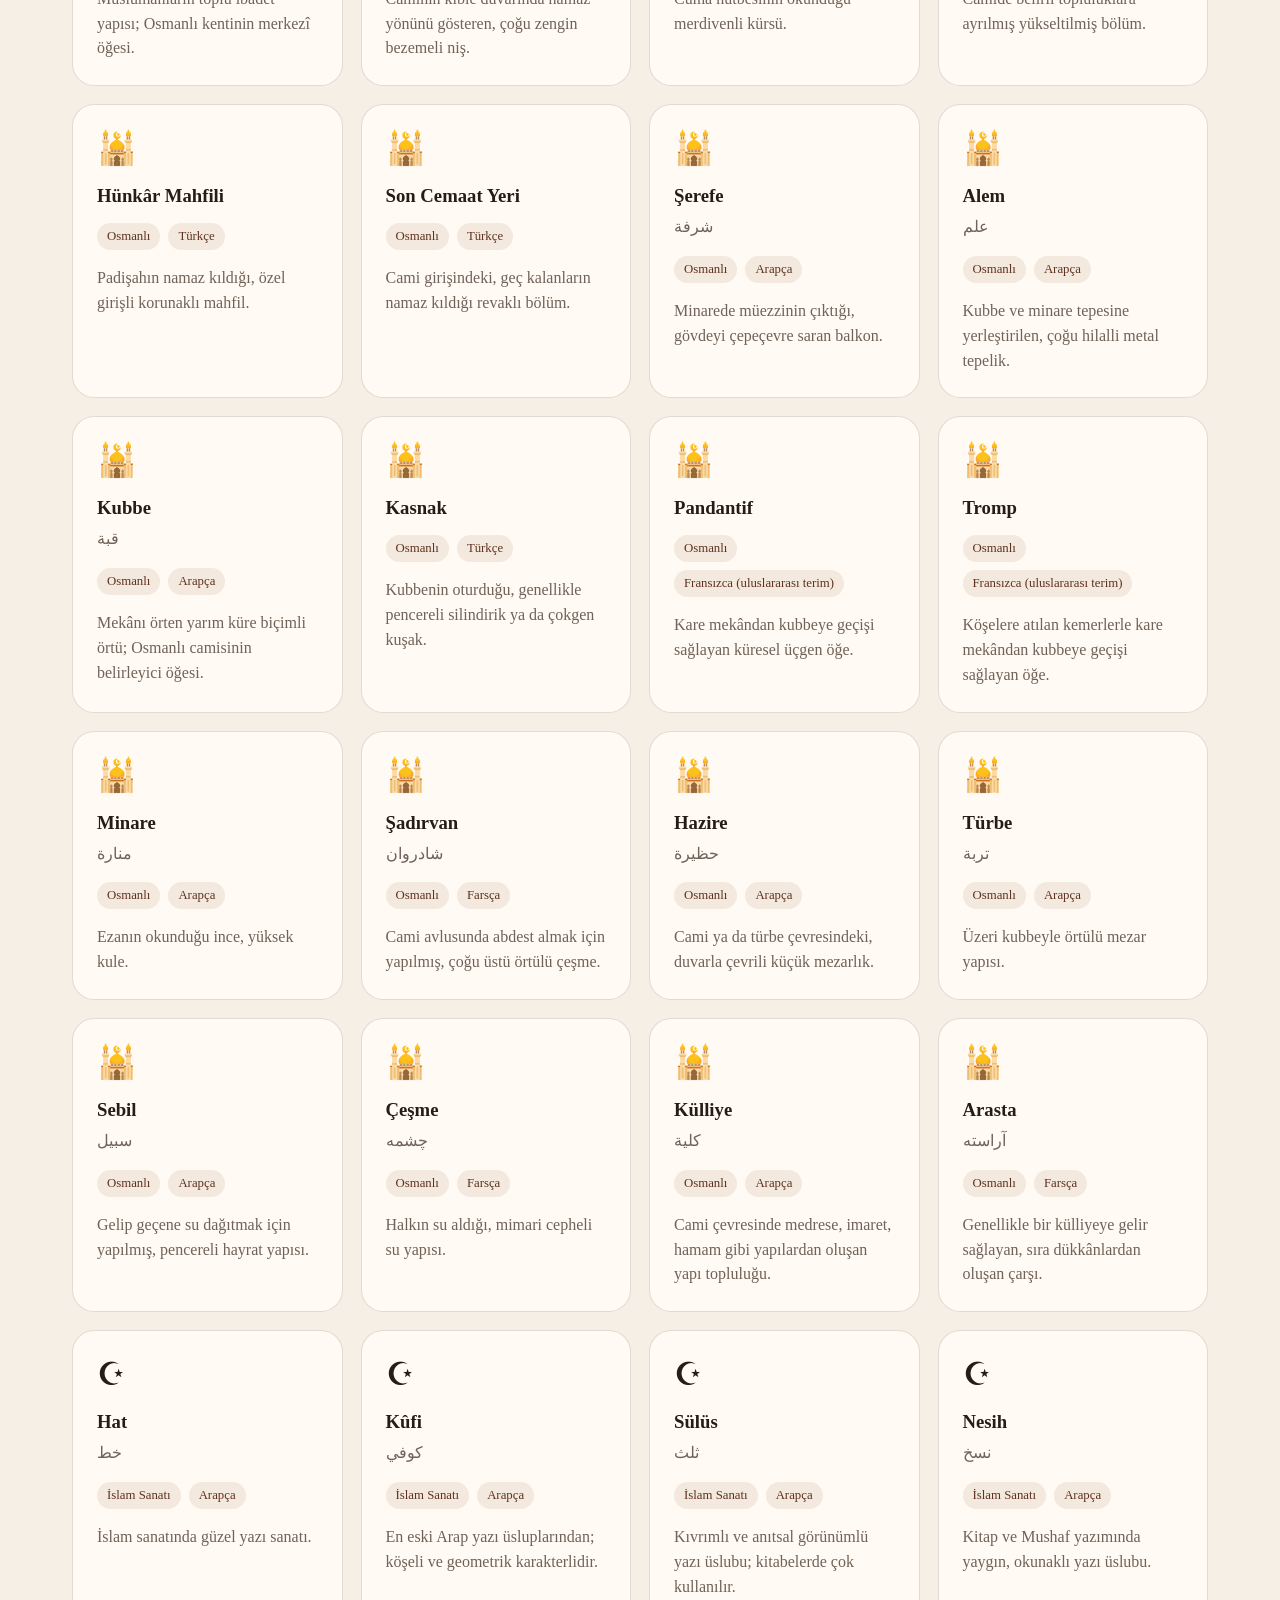
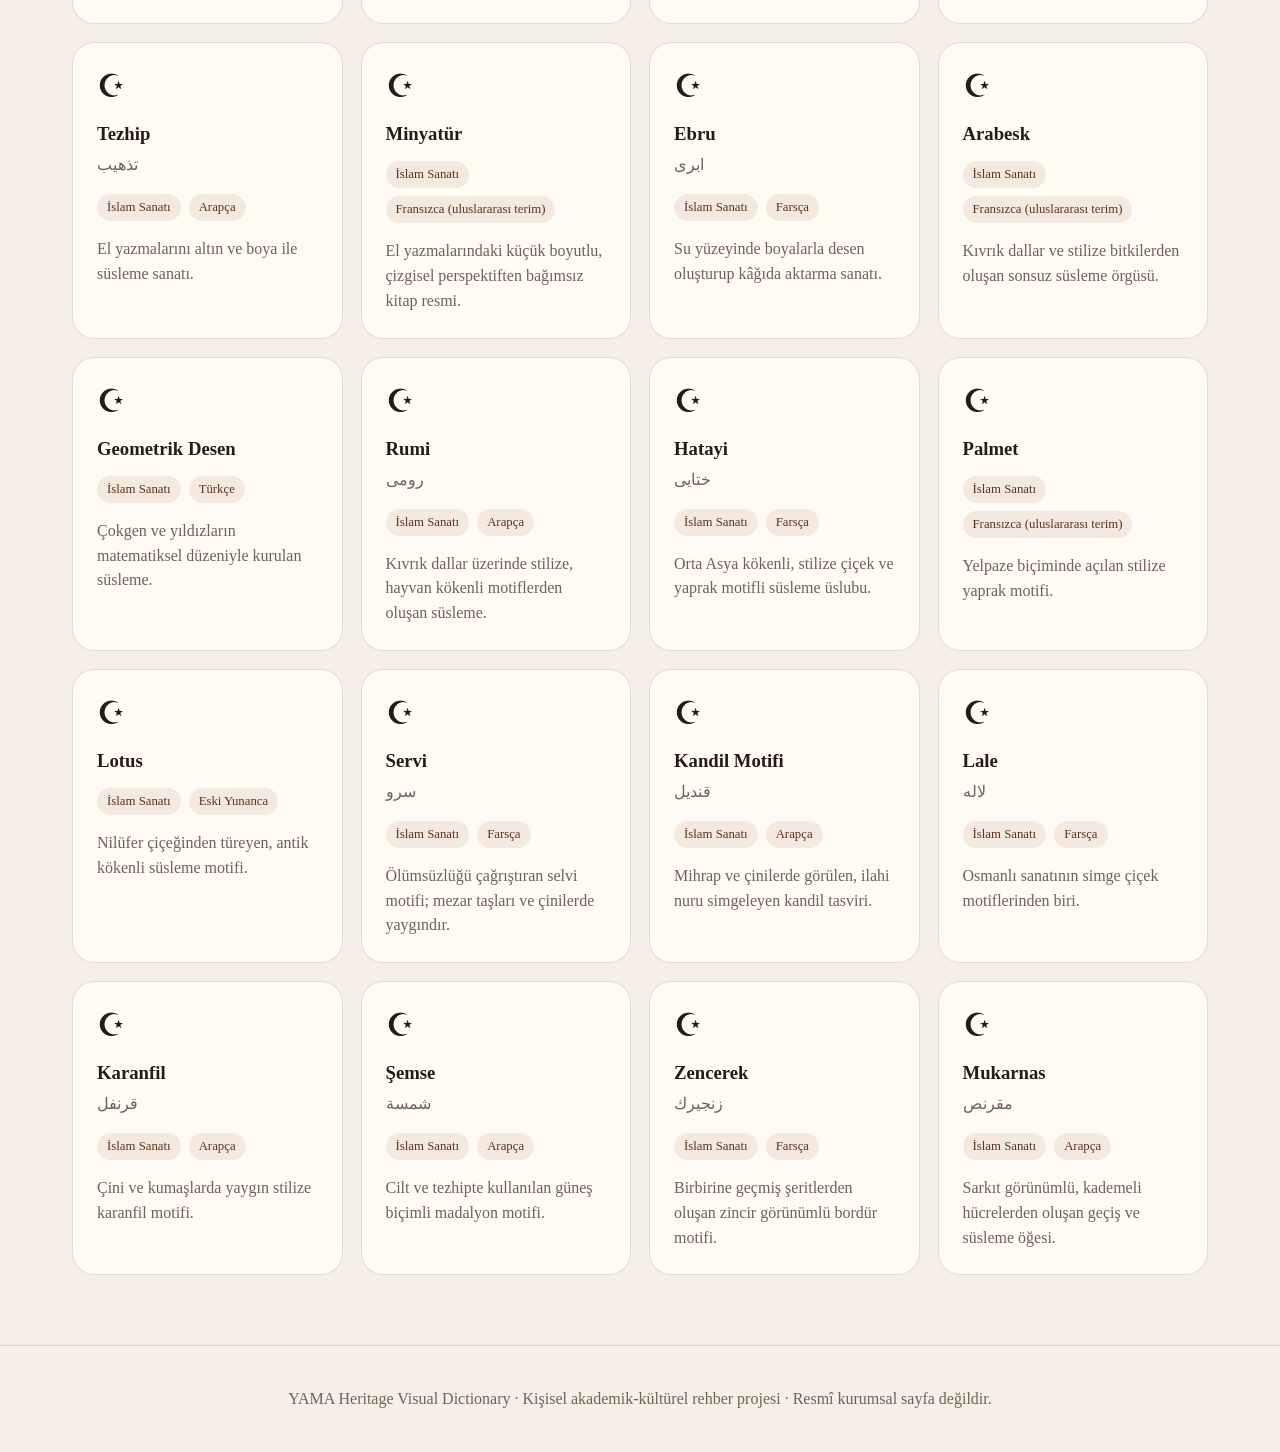
==== commit f6145456: "Add files via upload" ====
--- a/dictionary/index.html
+++ b/dictionary/index.html
@@ -11,16 +11,21 @@
     <nav class="topbar">
       <a class="brand" href="../index.html">YAMA Guide</a>
       <div class="navlinks">
-        <a href="../index.html">Home</a>
-        <a href="./index.html" class="active">Dictionary</a>
+        <a href="../index.html" id="navHome">Ana Sayfa</a>
+        <a href="./index.html" class="active" id="navDict">Sözlük</a>
+      </div>
+      <div class="langs">
+        <button data-lang="tr">TR</button>
+        <button data-lang="de">DE</button>
+        <button data-lang="en">EN</button>
       </div>
     </nav>
     <div class="hero-inner">
       <p class="eyebrow">Visual Heritage Dictionary</p>
       <h1>YAMA Heritage Visual Dictionary</h1>
-      <p class="lead">Türkiye’de müze, ören yeri, kilise, cami, şehir kalıntısı ve mimari yapılarda sıkça karşılaşılan kavramları görsel, kısa ve anlaşılır biçimde tanımak için hazırlanmış kültürel sözlük.</p>
+      <p class="lead"></p>
       <div class="search-wrap">
-        <input id="searchInput" type="search" placeholder="Kavram ara: Anastasis, apsis, forum, mihrap..." />
+        <input id="searchInput" type="search" placeholder="Kavram ara..." />
       </div>
     </div>
   </header>
@@ -38,7 +43,7 @@
 
   <div class="modal" id="termModal" aria-hidden="true">
     <div class="modal-card">
-      <button class="close" id="closeModal">×</button>
+      <button class="close" id="closeModal">&times;</button>
       <div id="modalContent"></div>
     </div>
   </div>
--- a/dictionary/style.css
+++ b/dictionary/style.css
@@ -59,3 +59,9 @@
   .culture-grid { margin-top: -52px; }
   .section-head { display: block; }
 }
+
+/* --- Dil düğmeleri --- */
+.langs { display: flex; gap: 6px; }
+.langs button { border: 1px solid var(--line); background: transparent; color: inherit; border-radius: 999px; padding: 5px 12px; cursor: pointer; font: inherit; font-size: .85rem; }
+.langs button.active { background: var(--accent, #b8860b); color: #fff; border-color: transparent; }
+.original { direction: ltr; unicode-bidi: plaintext; }
